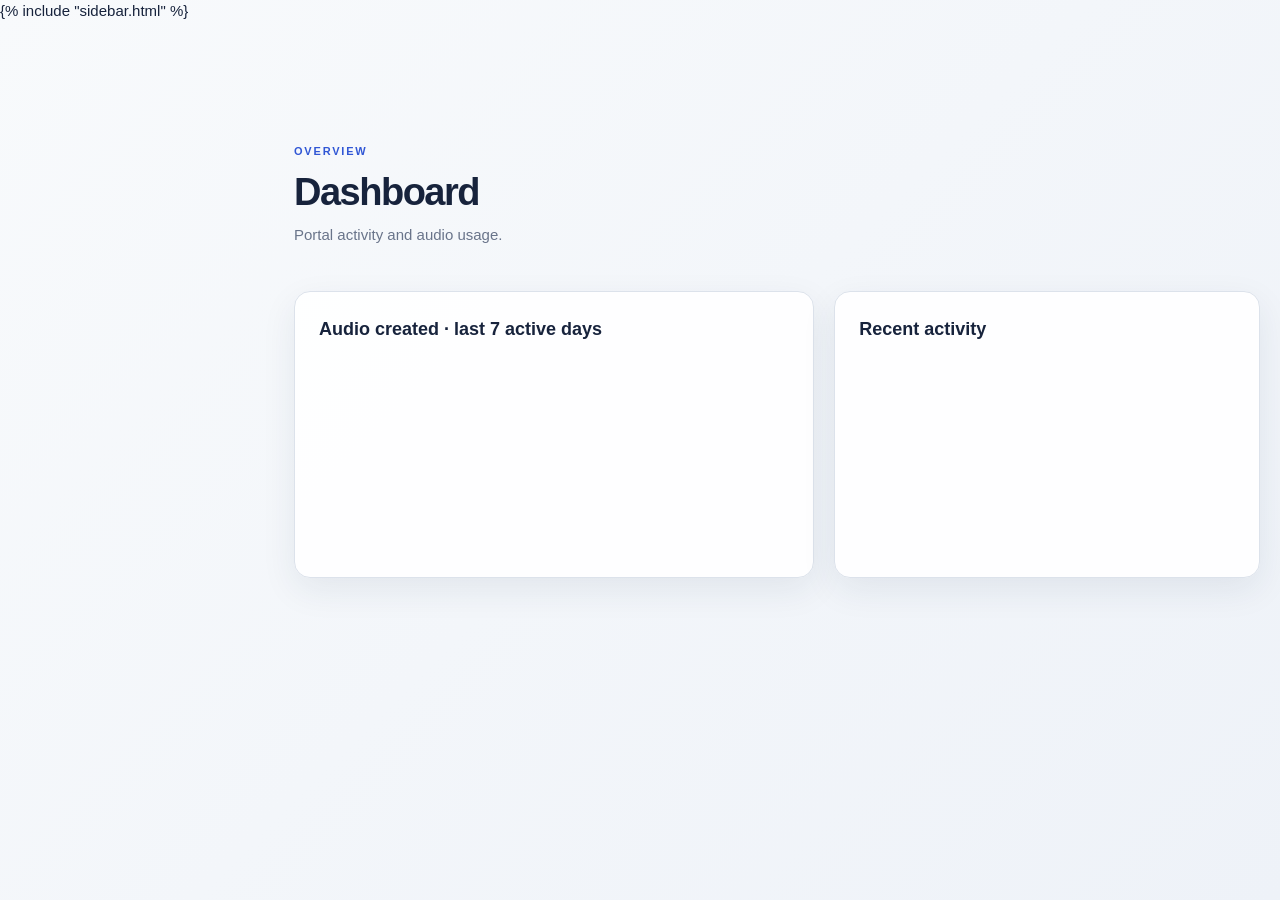
==== templates/dashboard.html @ 2dfdcedd "Build secure multilingual IVR Audio Studio" ====
<!doctype html><html><head><meta charset="utf-8"><meta name="viewport" content="width=device-width"><title>Dashboard · IVR Studio</title><link rel="stylesheet" href="/static/style.css?v=5"></head><body class="with-sidebar">{% include "sidebar.html" %}<main class="shell"><header><div><span class="eyebrow">OVERVIEW</span><h1>Dashboard</h1><p>Portal activity and audio usage.</p></div></header><div id="metrics" class="metric-grid"></div><section class="grid dash-grid"><article class="card"><h2>Audio created · last 7 active days</h2><div id="chart" class="bar-chart"></div></article><article class="card"><h2>Recent activity</h2><div id="activity"></div></article></section></main><script src="/static/dashboard.js"></script></body></html>
---- static/style.css ----
:root{--ink:#17233c;--muted:#69748a;--line:#dce2eb;--blue:#3157d5;--navy:#142442;--mint:#28c7a2;--paper:#f4f6fa;--white:#fff}*{box-sizing:border-box}body{margin:0;background:linear-gradient(135deg,#f8fafc 0%,#eef2f8 100%);color:var(--ink);font:15px/1.5 Inter,Segoe UI,Arial,sans-serif;min-height:100vh}.shell{width:min(1180px,calc(100% - 36px));margin:auto;padding:42px 0 60px}header{display:flex;justify-content:space-between;align-items:center;margin-bottom:30px}h1{font-size:38px;letter-spacing:-1.5px;margin:3px 0}header p{margin:0;color:var(--muted)}.eyebrow{font-size:11px;font-weight:800;letter-spacing:1.8px;color:var(--blue)}.status{background:#e8faf4;color:#158068;border-radius:30px;padding:9px 14px;font-size:13px;font-weight:700}.status i{display:inline-block;width:8px;height:8px;background:var(--mint);border-radius:50%;margin-right:7px}.grid{display:grid;grid-template-columns:minmax(0,1.65fr) minmax(300px,.8fr);gap:20px}.card{background:rgba(255,255,255,.94);border:1px solid var(--line);box-shadow:0 12px 35px rgba(31,47,78,.08);border-radius:16px;padding:24px}.card-title{display:flex;align-items:center;justify-content:space-between;margin-bottom:20px}.card-title>div{display:flex;align-items:center;gap:10px}.card-title span{display:grid;place-items:center;background:#e9edfb;color:var(--blue);font-size:11px;font-weight:800;border-radius:8px;width:30px;height:30px}h2{font-size:18px;margin:0}.card-title small{color:var(--muted)}label{display:block;font-size:12px;font-weight:750;color:#445067;margin-bottom:16px}textarea,input,select{display:block;width:100%;margin-top:7px;border:1px solid #cfd6e2;border-radius:8px;background:#fff;padding:11px 12px;color:var(--ink);font:inherit;outline:none}textarea{height:190px;resize:vertical;line-height:1.6}textarea:focus,input:focus,select:focus{border-color:var(--blue);box-shadow:0 0 0 3px rgba(49,87,213,.1)}.row{display:grid;grid-template-columns:1fr 1fr;gap:14px}.thirds{grid-template-columns:.7fr .7fr 1.35fr}button{border:0;border-radius:8px;padding:11px 17px;font:700 14px inherit;cursor:pointer}.primary{background:var(--blue);color:#fff;min-width:180px}.primary b{float:right}.secondary{background:var(--navy);color:#fff;width:100%}.ghost{background:#edf1f7;color:#42506a;padding:8px 13px}.import-card p,.tip p{color:var(--muted);font-size:13px}.drop{border:1px dashed #aeb9cc;border-radius:10px;text-align:center;padding:24px 12px;cursor:pointer}.drop input{display:none}.drop strong,.drop em{display:block}.drop strong{color:var(--blue)}.drop em{font-size:11px;color:var(--muted);font-style:normal;font-weight:400;margin-top:4px}.tip{margin-top:20px;border-left:4px solid var(--mint)}.library{margin-top:20px}.empty{text-align:center;padding:30px;color:var(--muted)}.audio-item{display:grid;grid-template-columns:minmax(140px,1fr) minmax(220px,1.4fr) auto;align-items:center;gap:18px;border-top:1px solid #edf0f5;padding:15px 2px}.audio-item strong,.audio-item small{display:block}.audio-item small{color:var(--muted);font-size:11px}.audio-item audio{width:100%;height:36px}.actions{display:flex;gap:7px}.actions a,.actions button{background:#edf1f7;color:#34425d;text-decoration:none;padding:8px 10px;border-radius:7px;font-size:12px;font-weight:700}.actions .delete{color:#b9314f}button:disabled{opacity:.55;cursor:wait}#toast{position:fixed;right:24px;bottom:24px;max-width:420px;background:var(--navy);color:#fff;border-radius:10px;padding:13px 17px;box-shadow:0 12px 30px #16223e40;transform:translateY(90px);opacity:0;transition:.25s}#toast.show{transform:none;opacity:1}#toast.error{background:#a62842}@media(max-width:800px){.shell{width:min(100% - 20px,650px);padding-top:24px}header{align-items:flex-start}h1{font-size:30px}.status{display:none}.grid{grid-template-columns:1fr}.row,.thirds{grid-template-columns:1fr}.audio-item{grid-template-columns:1fr}.card{padding:18px}}
.user-nav{display:flex;align-items:center;gap:10px}.user-nav span{font-weight:700}.user-nav a,.user-nav button,.user-row button{background:#e9edfb;color:var(--blue);padding:8px 12px;border-radius:8px;text-decoration:none;font-weight:700;font-size:13px}.user-nav form{margin:0}.auth-shell{min-height:100vh;display:grid;place-items:center;padding:20px}.auth-card{width:min(430px,100%)}.form-error{background:#fde8ec;color:#a62842;padding:10px;border-radius:8px;margin:15px 0}.user-row{display:flex;align-items:center;gap:8px;border-bottom:1px solid var(--line);padding:14px 0}.user-row div{flex:1}.user-row small{display:block;color:var(--muted)}
.sidebar{position:fixed;inset:0 auto 0 0;width:230px;background:#101d38;color:white;padding:28px 18px;display:flex;flex-direction:column;z-index:10}.brand{font-size:23px;font-weight:850;margin:0 10px 32px}.brand span{color:#5f83ff}.sidebar nav{display:grid;gap:7px}.sidebar a,.sidebar button{color:#bac7df;text-decoration:none;background:transparent;padding:11px 13px;border-radius:8px;text-align:left}.sidebar a:hover{background:#203154;color:#fff}.sidebar form{margin-top:auto}.sidebar button{width:100%}.nav-label{font-size:10px;letter-spacing:1.4px;color:#6f809f;margin:20px 12px 4px}.with-sidebar .shell{width:calc(100% - 280px);max-width:1300px;margin-left:255px}.metric-grid{display:grid;grid-template-columns:repeat(4,1fr);gap:16px;margin-bottom:20px}.metric{background:#fff;border:1px solid var(--line);border-radius:14px;padding:20px;box-shadow:0 8px 24px #1f2f4e12}.metric small,.metric strong{display:block}.metric small{color:var(--muted)}.metric strong{font-size:34px;margin-top:8px}.dash-grid{grid-template-columns:1.1fr .9fr}.bar-chart{height:210px;display:flex;align-items:flex-end;gap:18px;padding:30px 8px 0}.bar-col{height:100%;flex:1;display:flex;flex-direction:column;justify-content:flex-end;align-items:center;gap:5px}.bar-col b{width:70%;background:linear-gradient(#5878ed,#3157d5);border-radius:7px 7px 2px 2px}.bar-col span{font-weight:800}.bar-col small{color:var(--muted)}.activity-row{display:grid;grid-template-columns:1fr 1fr auto;gap:8px;padding:12px 0;border-bottom:1px solid var(--line)}.activity-row span{text-transform:capitalize}.activity-row small{color:var(--muted)}.history-row{display:grid;grid-template-columns:1fr 1fr auto;align-items:center;gap:18px;padding:14px 0;border-bottom:1px solid var(--line)}.history-row small{display:block;color:var(--muted)}.history-row audio{width:100%;height:36px}.history-row a{background:#e9edfb;padding:8px 12px;border-radius:7px;text-decoration:none}.profile-card{max-width:580px}@media(max-width:900px){.sidebar{position:static;width:100%;height:auto}.sidebar nav{display:flex;overflow:auto}.sidebar form{display:none}.with-sidebar .shell{width:calc(100% - 24px);margin:20px auto}.metric-grid{grid-template-columns:1fr 1fr}.dash-grid{grid-template-columns:1fr}.history-row{grid-template-columns:1fr}}
.profile-grid{display:grid;grid-template-columns:minmax(300px,.75fr) minmax(420px,1.25fr);gap:20px}@media(max-width:900px){.profile-grid{grid-template-columns:1fr}}
/* v5 application shell */
.sidebar{width:270px;background:linear-gradient(180deg,#123d5c,#0c6077);padding:20px 16px}.sidebar .brand{display:flex;align-items:center;gap:12px;font-size:17px;margin:0 6px 18px}.brand-mark,.brand-icon{display:grid;place-items:center;width:42px;height:42px;border-radius:12px;background:#fff;color:#168ca1;font-size:20px}.sidebar .brand small{display:block;color:#a9d6df;font-size:11px;font-weight:500;letter-spacing:.5px}.side-search{border:1px solid #ffffff30;background:#072d4744;border-radius:9px;color:#c7dde5;padding:10px 12px;margin-bottom:16px;font-size:12px}.sidebar nav{gap:5px}.sidebar nav a{display:flex;align-items:center;gap:12px;font-weight:700}.sidebar nav a span{width:20px;text-align:center;font-size:17px}.sidebar nav a.active{background:#072f49;color:#fff;border-left:4px solid #58d3e6;padding-left:9px;box-shadow:0 8px 20px #06283d33}.system-online{margin-top:auto;color:#d3eef2;font-size:11px}.system-online i,.online i{display:inline-block;width:8px;height:8px;background:#42d8a4;border-radius:50%;box-shadow:0 0 0 5px #42d8a422;margin-right:8px}.app-topbar{position:fixed;left:270px;right:0;top:0;height:82px;background:#fff;border-bottom:1px solid #dbe5ed;z-index:8;padding:0 28px;display:flex;align-items:center;justify-content:space-between;margin:0}.app-topbar>div>b,.app-topbar>div>small,.top-profile b,.top-profile small{display:block}.app-topbar small{color:#76869b;font-size:11px}.top-profile{display:flex;align-items:center;gap:10px;color:var(--ink);text-decoration:none}.top-profile>span{display:grid;place-items:center;width:38px;height:38px;border-radius:11px;background:#2999c0;color:#fff;font-weight:800}.top-profile i{color:#8190a5;margin-left:10px}.with-sidebar .shell{width:calc(100% - 314px);margin-left:294px;padding-top:116px}.with-sidebar .shell>header:not(.app-topbar){margin-bottom:24px}.login-page{background:#f9faf8}.login-layout{min-height:100vh;display:grid;grid-template-columns:minmax(390px,38%) 1fr;background:radial-gradient(circle at 7% 35%,#f0d6b7 0,transparent 38%),radial-gradient(circle at 95% 85%,#cdeee8 0,transparent 35%)}.login-left{padding:48px clamp(30px,6vw,90px);display:flex;flex-direction:column}.login-brand{display:flex;align-items:center;gap:12px;text-decoration:none;color:#17324a;font-size:23px}.login-card{margin-top:36px;background:#ffffffd9;border:1px solid #fff;border-radius:24px;padding:30px;box-shadow:0 18px 55px #73572c1c;backdrop-filter:blur(12px)}.login-heading{display:flex;gap:14px;align-items:center;margin-bottom:23px}.login-heading h1{font-size:26px;margin:0;letter-spacing:-.5px}.login-heading p{font-size:12px;margin:0;color:#718398}.login-card label{font-size:13px}.login-card input{height:54px;background:#fff}.password-wrap{position:relative}.password-wrap button{position:absolute;right:7px;top:14px;background:transparent;color:#168ca1;padding:10px}.login-button{width:100%;background:linear-gradient(90deg,#138d91,#1c6f79);color:#fff;padding:15px;margin-top:3px}.online{display:flex;align-items:center;border-top:1px solid #dfe7e6;margin-top:18px;padding-top:15px;color:#64768a}.online b,.online small{display:block}.online small{font-size:11px}.login-hero{padding:120px clamp(40px,8vw,130px) 30px;display:flex;flex-direction:column;justify-content:space-between}.hero-kicker{font-size:12px;font-weight:900;letter-spacing:2.5px;color:#087a76}.login-hero h2{font-size:40px;line-height:1.05;letter-spacing:-1.5px;margin:8px 0}.login-hero h2 em{font-style:normal;color:#e17e31}.login-hero>div>p{color:#607891}.workflow{margin-top:20px;background:#0e5d57;color:#fff;border-radius:15px;padding:20px 24px;box-shadow:0 18px 40px #164b4630}.workflow-head{display:flex;justify-content:space-between;border-bottom:1px solid #ffffff2e;padding-bottom:14px;font-size:11px}.steps{display:grid;grid-template-columns:repeat(4,1fr);gap:15px;padding-top:20px}.steps>div{text-align:center}.steps b{display:grid;place-items:center;margin:auto;width:40px;height:40px;border:1px solid #ffffff55;border-radius:13px}.steps strong,.steps small{display:block;margin-top:9px}.steps small{font-size:10px;color:#c4e1dd}.login-hero footer{text-align:center;color:#6c8292;font-size:11px}@media(max-width:900px){.app-topbar{left:0;position:static}.login-layout{grid-template-columns:1fr}.login-hero{display:none}.login-left{padding:25px;max-width:520px;width:100%;margin:auto}.steps{grid-template-columns:1fr 1fr}}
/* v6 original voice-console login */
.console-login{margin:0;background:#07111f;color:#eaf1ff;min-height:100vh;overflow-x:hidden}.console-shell{min-height:100vh;display:grid;grid-template-columns:minmax(0,1.25fr) minmax(420px,.75fr);position:relative}.console-shell:before{content:"";position:fixed;inset:0;background:linear-gradient(#ffffff07 1px,transparent 1px),linear-gradient(90deg,#ffffff07 1px,transparent 1px);background-size:45px 45px;mask-image:linear-gradient(90deg,#000,transparent 70%);pointer-events:none}.sound-stage{position:relative;padding:48px clamp(45px,7vw,110px);display:flex;flex-direction:column;background:radial-gradient(circle at 70% 48%,#123b5d 0,transparent 35%),linear-gradient(145deg,#081424,#0a1d34)}.sound-stage:after{content:"";position:absolute;width:430px;height:430px;border:1px solid #3ec8e322;border-radius:50%;right:-120px;top:20%;box-shadow:0 0 0 65px #3ec8e309,0 0 0 130px #3ec8e306}.console-brand{position:relative;display:flex;align-items:center;gap:13px;z-index:1}.console-brand>span{display:grid;place-items:center;width:46px;height:46px;border:1px solid #61dbf4;border-radius:50%;color:#61dbf4;font-size:12px;font-weight:900;letter-spacing:1px}.console-brand b,.console-brand small{display:block}.console-brand b{font-size:19px;letter-spacing:.3px}.console-brand small{color:#718ba6;font-size:10px;text-transform:uppercase;letter-spacing:1.5px}.stage-copy{margin:auto 0;position:relative;z-index:1;max-width:720px}.live-pill{display:inline-flex;align-items:center;gap:8px;color:#5de6ca;font-size:10px;font-weight:850;letter-spacing:2px;border:1px solid #34caae38;background:#1e927a16;padding:8px 12px;border-radius:30px}.live-pill i{width:7px;height:7px;border-radius:50%;background:#5de6ca;box-shadow:0 0 15px #5de6ca}.stage-copy h1{font-size:clamp(45px,5vw,76px);line-height:.99;letter-spacing:-3px;margin:24px 0 20px}.stage-copy h1 em{font-style:normal;color:#61d8ef}.stage-copy>p{color:#8ba1b9;font-size:16px;max-width:600px}.waveform{height:105px;display:flex;align-items:center;gap:6px;margin:35px 0 20px}.waveform i{width:5px;height:calc(var(--n) * 4px);max-height:92px;background:linear-gradient(#5de6ca,#3a8ee6);border-radius:5px;opacity:.78;animation:pulse 1.7s ease-in-out infinite alternate;animation-delay:calc(var(--n) * -45ms)}@keyframes pulse{to{transform:scaleY(.38);opacity:.35}}.signal-line{display:flex;align-items:center;gap:16px;font-size:9px;font-weight:800;letter-spacing:1.5px;color:#7993ad}.signal-line b{color:#49cee5}.sound-stage footer{display:flex;justify-content:space-between;color:#5f7790;font-size:10px;letter-spacing:1px;position:relative;z-index:1}.access-stage{display:grid;place-items:center;padding:45px;background:linear-gradient(160deg,#eef5f8,#dfeaf1);position:relative}.access-stage:before{content:"";position:absolute;inset:24px;border:1px solid #0c263319;border-radius:28px}.access-card{width:min(410px,100%);background:#fff;color:#15263b;border-radius:22px;padding:38px;position:relative;z-index:1;box-shadow:0 28px 70px #19334824}.access-number{font:800 9px/1 monospace;letter-spacing:2px;color:#98a9b9;border-bottom:1px solid #e4eaf0;padding-bottom:18px;margin-bottom:25px}.access-icon{display:grid;place-items:center;width:52px;height:52px;background:#e8f8fa;color:#168ca1;border-radius:15px;font-size:28px}.access-card h2{font-size:31px;letter-spacing:-1px;margin:18px 0 4px}.access-card>p{color:#718196;margin:0 0 26px}.access-card label{font-size:9px;letter-spacing:1.2px;color:#617286;margin-bottom:17px}.console-input{display:flex;align-items:center;border:1px solid #d5dee8;border-radius:10px;margin-top:7px;transition:.2s}.console-input:focus-within{border-color:#168ca1;box-shadow:0 0 0 3px #168ca116}.console-input>span{padding-left:14px;color:#94a6b7}.console-input input{border:0;box-shadow:none!important;margin:0;height:50px;background:transparent}.console-input button{font-size:9px;letter-spacing:1px;background:transparent;color:#168ca1;padding:12px}.access-button{width:100%;display:flex;justify-content:space-between;background:#112b43;color:#fff;padding:15px 18px;margin-top:7px;letter-spacing:1px}.access-button:hover{background:#168ca1}.access-help{border-top:1px solid #e4eaf0;margin-top:24px;padding-top:18px;color:#708297}.access-help span,.access-help small{display:block}.access-help span{font-weight:700;font-size:12px}.access-help span i{display:inline-block;width:7px;height:7px;background:#38c99f;border-radius:50%;margin-right:7px}.access-help small{font-size:10px;margin:5px 0 0 14px}@media(max-width:900px){.console-shell{grid-template-columns:1fr}.sound-stage{min-height:380px;padding:30px}.stage-copy h1{font-size:44px}.waveform{height:60px}.sound-stage footer{display:none}.access-stage{padding:35px 20px}.access-stage:before{display:none}}@media(max-width:520px){.sound-stage{min-height:300px}.stage-copy>p,.signal-line,.waveform{display:none}.access-card{padding:28px}}
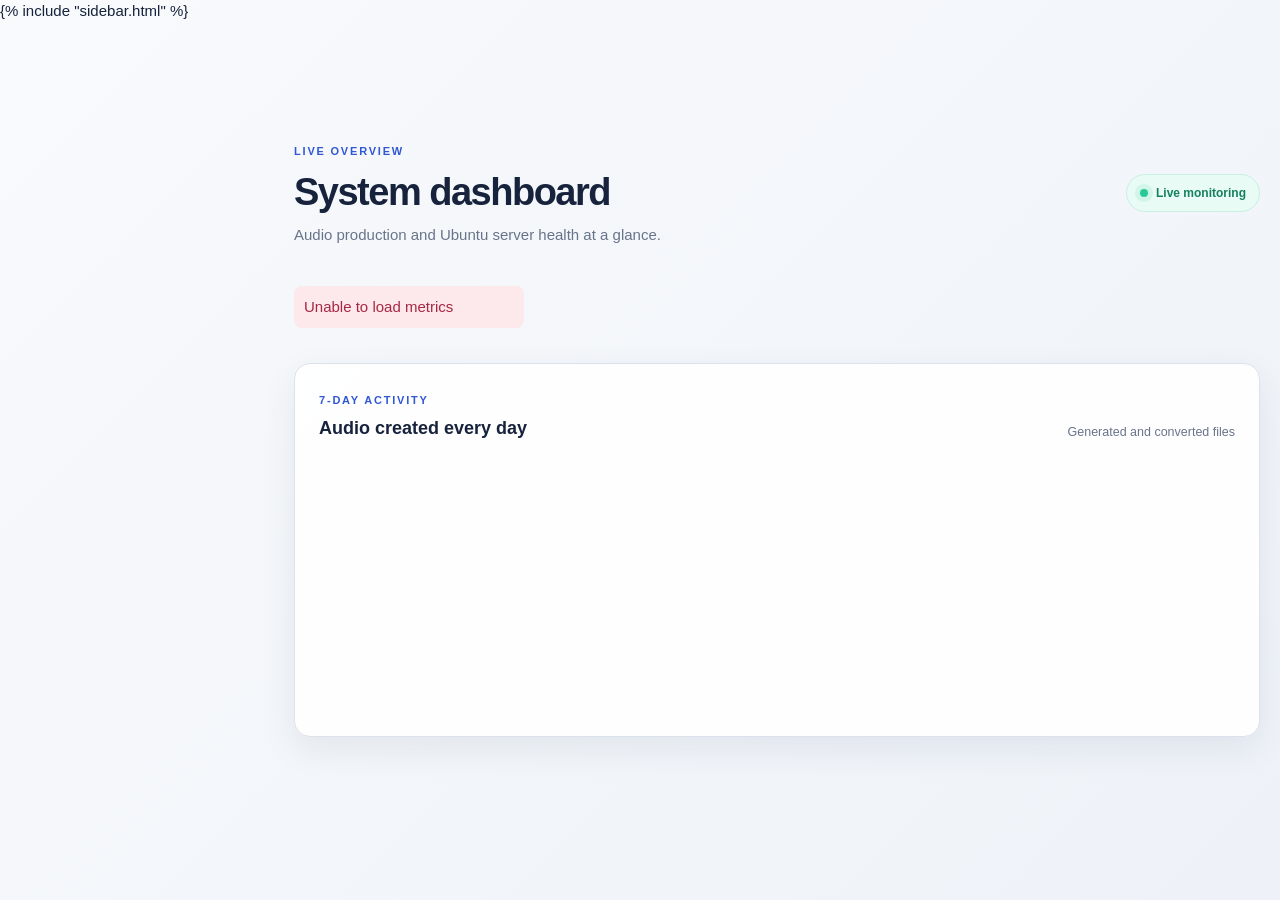
==== commit 5af6b79b: "Add operational dashboard and smooth page transitions" ====
--- a/templates/dashboard.html
+++ b/templates/dashboard.html
@@ -1 +1 @@
-<!doctype html><html><head><meta charset="utf-8"><meta name="viewport" content="width=device-width"><title>Dashboard · IVR Studio</title><link rel="stylesheet" href="/static/style.css?v=5"></head><body class="with-sidebar">{% include "sidebar.html" %}<main class="shell"><header><div><span class="eyebrow">OVERVIEW</span><h1>Dashboard</h1><p>Portal activity and audio usage.</p></div></header><div id="metrics" class="metric-grid"></div><section class="grid dash-grid"><article class="card"><h2>Audio created · last 7 active days</h2><div id="chart" class="bar-chart"></div></article><article class="card"><h2>Recent activity</h2><div id="activity"></div></article></section></main><script src="/static/dashboard.js"></script></body></html>+<!doctype html><html><head><meta charset="utf-8"><meta name="viewport" content="width=device-width"><title>Dashboard · IVR Studio</title><link rel="stylesheet" href="/static/style.css?v=8"></head><body class="with-sidebar">{% include "sidebar.html" %}<main class="shell"><header><div><span class="eyebrow">LIVE OVERVIEW</span><h1>System dashboard</h1><p>Audio production and Ubuntu server health at a glance.</p></div><div class="live-status"><i></i> Live monitoring</div></header><div id="metrics" class="ops-grid"><div class="metric-skeleton"></div><div class="metric-skeleton"></div><div class="metric-skeleton"></div></div><section class="card chart-card"><div class="chart-title"><div><span class="eyebrow">7-DAY ACTIVITY</span><h2>Audio created every day</h2></div><small>Generated and converted files</small></div><div id="chart" class="daily-chart"></div></section></main><script src="/static/dashboard.js?v=8"></script></body></html>
--- a/static/style.css
+++ b/static/style.css
@@ -6,3 +6,7 @@
 .sidebar{width:270px;background:linear-gradient(180deg,#123d5c,#0c6077);padding:20px 16px}.sidebar .brand{display:flex;align-items:center;gap:12px;font-size:17px;margin:0 6px 18px}.brand-mark,.brand-icon{display:grid;place-items:center;width:42px;height:42px;border-radius:12px;background:#fff;color:#168ca1;font-size:20px}.sidebar .brand small{display:block;color:#a9d6df;font-size:11px;font-weight:500;letter-spacing:.5px}.side-search{border:1px solid #ffffff30;background:#072d4744;border-radius:9px;color:#c7dde5;padding:10px 12px;margin-bottom:16px;font-size:12px}.sidebar nav{gap:5px}.sidebar nav a{display:flex;align-items:center;gap:12px;font-weight:700}.sidebar nav a span{width:20px;text-align:center;font-size:17px}.sidebar nav a.active{background:#072f49;color:#fff;border-left:4px solid #58d3e6;padding-left:9px;box-shadow:0 8px 20px #06283d33}.system-online{margin-top:auto;color:#d3eef2;font-size:11px}.system-online i,.online i{display:inline-block;width:8px;height:8px;background:#42d8a4;border-radius:50%;box-shadow:0 0 0 5px #42d8a422;margin-right:8px}.app-topbar{position:fixed;left:270px;right:0;top:0;height:82px;background:#fff;border-bottom:1px solid #dbe5ed;z-index:8;padding:0 28px;display:flex;align-items:center;justify-content:space-between;margin:0}.app-topbar>div>b,.app-topbar>div>small,.top-profile b,.top-profile small{display:block}.app-topbar small{color:#76869b;font-size:11px}.top-profile{display:flex;align-items:center;gap:10px;color:var(--ink);text-decoration:none}.top-profile>span{display:grid;place-items:center;width:38px;height:38px;border-radius:11px;background:#2999c0;color:#fff;font-weight:800}.top-profile i{color:#8190a5;margin-left:10px}.with-sidebar .shell{width:calc(100% - 314px);margin-left:294px;padding-top:116px}.with-sidebar .shell>header:not(.app-topbar){margin-bottom:24px}.login-page{background:#f9faf8}.login-layout{min-height:100vh;display:grid;grid-template-columns:minmax(390px,38%) 1fr;background:radial-gradient(circle at 7% 35%,#f0d6b7 0,transparent 38%),radial-gradient(circle at 95% 85%,#cdeee8 0,transparent 35%)}.login-left{padding:48px clamp(30px,6vw,90px);display:flex;flex-direction:column}.login-brand{display:flex;align-items:center;gap:12px;text-decoration:none;color:#17324a;font-size:23px}.login-card{margin-top:36px;background:#ffffffd9;border:1px solid #fff;border-radius:24px;padding:30px;box-shadow:0 18px 55px #73572c1c;backdrop-filter:blur(12px)}.login-heading{display:flex;gap:14px;align-items:center;margin-bottom:23px}.login-heading h1{font-size:26px;margin:0;letter-spacing:-.5px}.login-heading p{font-size:12px;margin:0;color:#718398}.login-card label{font-size:13px}.login-card input{height:54px;background:#fff}.password-wrap{position:relative}.password-wrap button{position:absolute;right:7px;top:14px;background:transparent;color:#168ca1;padding:10px}.login-button{width:100%;background:linear-gradient(90deg,#138d91,#1c6f79);color:#fff;padding:15px;margin-top:3px}.online{display:flex;align-items:center;border-top:1px solid #dfe7e6;margin-top:18px;padding-top:15px;color:#64768a}.online b,.online small{display:block}.online small{font-size:11px}.login-hero{padding:120px clamp(40px,8vw,130px) 30px;display:flex;flex-direction:column;justify-content:space-between}.hero-kicker{font-size:12px;font-weight:900;letter-spacing:2.5px;color:#087a76}.login-hero h2{font-size:40px;line-height:1.05;letter-spacing:-1.5px;margin:8px 0}.login-hero h2 em{font-style:normal;color:#e17e31}.login-hero>div>p{color:#607891}.workflow{margin-top:20px;background:#0e5d57;color:#fff;border-radius:15px;padding:20px 24px;box-shadow:0 18px 40px #164b4630}.workflow-head{display:flex;justify-content:space-between;border-bottom:1px solid #ffffff2e;padding-bottom:14px;font-size:11px}.steps{display:grid;grid-template-columns:repeat(4,1fr);gap:15px;padding-top:20px}.steps>div{text-align:center}.steps b{display:grid;place-items:center;margin:auto;width:40px;height:40px;border:1px solid #ffffff55;border-radius:13px}.steps strong,.steps small{display:block;margin-top:9px}.steps small{font-size:10px;color:#c4e1dd}.login-hero footer{text-align:center;color:#6c8292;font-size:11px}@media(max-width:900px){.app-topbar{left:0;position:static}.login-layout{grid-template-columns:1fr}.login-hero{display:none}.login-left{padding:25px;max-width:520px;width:100%;margin:auto}.steps{grid-template-columns:1fr 1fr}}
 /* v6 original voice-console login */
 .console-login{margin:0;background:#07111f;color:#eaf1ff;min-height:100vh;overflow-x:hidden}.console-shell{min-height:100vh;display:grid;grid-template-columns:minmax(0,1.25fr) minmax(420px,.75fr);position:relative}.console-shell:before{content:"";position:fixed;inset:0;background:linear-gradient(#ffffff07 1px,transparent 1px),linear-gradient(90deg,#ffffff07 1px,transparent 1px);background-size:45px 45px;mask-image:linear-gradient(90deg,#000,transparent 70%);pointer-events:none}.sound-stage{position:relative;padding:48px clamp(45px,7vw,110px);display:flex;flex-direction:column;background:radial-gradient(circle at 70% 48%,#123b5d 0,transparent 35%),linear-gradient(145deg,#081424,#0a1d34)}.sound-stage:after{content:"";position:absolute;width:430px;height:430px;border:1px solid #3ec8e322;border-radius:50%;right:-120px;top:20%;box-shadow:0 0 0 65px #3ec8e309,0 0 0 130px #3ec8e306}.console-brand{position:relative;display:flex;align-items:center;gap:13px;z-index:1}.console-brand>span{display:grid;place-items:center;width:46px;height:46px;border:1px solid #61dbf4;border-radius:50%;color:#61dbf4;font-size:12px;font-weight:900;letter-spacing:1px}.console-brand b,.console-brand small{display:block}.console-brand b{font-size:19px;letter-spacing:.3px}.console-brand small{color:#718ba6;font-size:10px;text-transform:uppercase;letter-spacing:1.5px}.stage-copy{margin:auto 0;position:relative;z-index:1;max-width:720px}.live-pill{display:inline-flex;align-items:center;gap:8px;color:#5de6ca;font-size:10px;font-weight:850;letter-spacing:2px;border:1px solid #34caae38;background:#1e927a16;padding:8px 12px;border-radius:30px}.live-pill i{width:7px;height:7px;border-radius:50%;background:#5de6ca;box-shadow:0 0 15px #5de6ca}.stage-copy h1{font-size:clamp(45px,5vw,76px);line-height:.99;letter-spacing:-3px;margin:24px 0 20px}.stage-copy h1 em{font-style:normal;color:#61d8ef}.stage-copy>p{color:#8ba1b9;font-size:16px;max-width:600px}.waveform{height:105px;display:flex;align-items:center;gap:6px;margin:35px 0 20px}.waveform i{width:5px;height:calc(var(--n) * 4px);max-height:92px;background:linear-gradient(#5de6ca,#3a8ee6);border-radius:5px;opacity:.78;animation:pulse 1.7s ease-in-out infinite alternate;animation-delay:calc(var(--n) * -45ms)}@keyframes pulse{to{transform:scaleY(.38);opacity:.35}}.signal-line{display:flex;align-items:center;gap:16px;font-size:9px;font-weight:800;letter-spacing:1.5px;color:#7993ad}.signal-line b{color:#49cee5}.sound-stage footer{display:flex;justify-content:space-between;color:#5f7790;font-size:10px;letter-spacing:1px;position:relative;z-index:1}.access-stage{display:grid;place-items:center;padding:45px;background:linear-gradient(160deg,#eef5f8,#dfeaf1);position:relative}.access-stage:before{content:"";position:absolute;inset:24px;border:1px solid #0c263319;border-radius:28px}.access-card{width:min(410px,100%);background:#fff;color:#15263b;border-radius:22px;padding:38px;position:relative;z-index:1;box-shadow:0 28px 70px #19334824}.access-number{font:800 9px/1 monospace;letter-spacing:2px;color:#98a9b9;border-bottom:1px solid #e4eaf0;padding-bottom:18px;margin-bottom:25px}.access-icon{display:grid;place-items:center;width:52px;height:52px;background:#e8f8fa;color:#168ca1;border-radius:15px;font-size:28px}.access-card h2{font-size:31px;letter-spacing:-1px;margin:18px 0 4px}.access-card>p{color:#718196;margin:0 0 26px}.access-card label{font-size:9px;letter-spacing:1.2px;color:#617286;margin-bottom:17px}.console-input{display:flex;align-items:center;border:1px solid #d5dee8;border-radius:10px;margin-top:7px;transition:.2s}.console-input:focus-within{border-color:#168ca1;box-shadow:0 0 0 3px #168ca116}.console-input>span{padding-left:14px;color:#94a6b7}.console-input input{border:0;box-shadow:none!important;margin:0;height:50px;background:transparent}.console-input button{font-size:9px;letter-spacing:1px;background:transparent;color:#168ca1;padding:12px}.access-button{width:100%;display:flex;justify-content:space-between;background:#112b43;color:#fff;padding:15px 18px;margin-top:7px;letter-spacing:1px}.access-button:hover{background:#168ca1}.access-help{border-top:1px solid #e4eaf0;margin-top:24px;padding-top:18px;color:#708297}.access-help span,.access-help small{display:block}.access-help span{font-weight:700;font-size:12px}.access-help span i{display:inline-block;width:7px;height:7px;background:#38c99f;border-radius:50%;margin-right:7px}.access-help small{font-size:10px;margin:5px 0 0 14px}@media(max-width:900px){.console-shell{grid-template-columns:1fr}.sound-stage{min-height:380px;padding:30px}.stage-copy h1{font-size:44px}.waveform{height:60px}.sound-stage footer{display:none}.access-stage{padding:35px 20px}.access-stage:before{display:none}}@media(max-width:520px){.sound-stage{min-height:300px}.stage-copy>p,.signal-line,.waveform{display:none}.access-card{padding:28px}}
+/* v7 fixed viewport login: no page scrolling */
+html:has(.console-login),body.console-login{width:100%;height:100%;height:100dvh;overflow:hidden}.console-shell{width:100%;height:100vh;height:100dvh;min-height:0;overflow:hidden}.sound-stage,.access-stage{height:100%;min-height:0}.access-stage{overflow:hidden}.access-card{max-height:calc(100dvh - 48px);overflow:hidden}.access-card form{margin:0}.console-login input{min-width:0}@media(max-width:900px){.console-shell{display:block}.sound-stage{display:none}.access-stage{width:100%;height:100dvh;min-height:0;padding:18px}.access-card{width:min(430px,100%);max-height:calc(100dvh - 36px);padding:clamp(20px,5vh,34px)}.access-number{margin-bottom:clamp(12px,2vh,22px);padding-bottom:12px}.access-icon{width:44px;height:44px}.access-card h2{font-size:27px;margin:12px 0 3px}.access-card>p{margin-bottom:clamp(14px,2.5vh,23px)}.access-card label{margin-bottom:clamp(10px,1.8vh,16px)}.console-input input{height:46px}.access-button{padding:13px 16px}.access-help{margin-top:clamp(12px,2vh,20px);padding-top:12px}}@media(max-height:650px){.access-card{padding:18px 24px}.access-number{display:none}.access-icon{width:36px;height:36px;font-size:20px}.access-card h2{font-size:24px;margin:8px 0 2px}.access-card>p{font-size:12px;margin-bottom:10px}.access-card label{margin-bottom:8px}.console-input input{height:40px}.access-button{padding:11px 15px}.access-help{margin-top:9px;padding-top:9px}.access-help small{display:none}.sound-stage{padding-top:28px;padding-bottom:28px}.stage-copy h1{font-size:48px;margin:14px 0}.waveform{height:65px;margin:18px 0}}
+/* v8 operations dashboard and smooth navigation */
+html.page-enter body.with-sidebar{opacity:0;transform:translateY(8px)}html.page-enter.page-ready body.with-sidebar{opacity:1;transform:none;transition:opacity .28s ease,transform .28s ease}html.page-leave body.with-sidebar{opacity:0!important;transform:translateY(-6px)!important;transition:opacity .16s ease,transform .16s ease!important}.sidebar a{position:relative;transition:background .22s ease,color .22s ease,transform .22s ease}.sidebar a:hover{transform:translateX(3px)}.sidebar a.active:after{content:"";position:absolute;right:12px;width:6px;height:6px;background:#62e2f3;border-radius:50%;box-shadow:0 0 12px #62e2f3}.top-profile{transition:transform .2s ease,background .2s ease;padding:7px 10px;border-radius:12px}.top-profile:hover{background:#f1f7fa;transform:translateY(-1px)}.live-status{display:flex;align-items:center;gap:8px;background:#e8fbf4;color:#148060;border:1px solid #c8f0e3;padding:9px 13px;border-radius:30px;font-size:12px;font-weight:800}.live-status i{width:8px;height:8px;border-radius:50%;background:#27c997;box-shadow:0 0 0 5px #27c9971e}.ops-grid{display:grid;grid-template-columns:repeat(4,minmax(0,1fr));gap:15px;margin-bottom:20px}.ops-card{min-height:135px;background:#fff;border:1px solid var(--line);border-radius:15px;padding:18px;display:flex;gap:14px;box-shadow:0 8px 24px #1424420b;transition:transform .2s ease,box-shadow .2s ease}.ops-card:hover{transform:translateY(-3px);box-shadow:0 14px 32px #14244216}.ops-icon{flex:0 0 42px;height:42px;display:grid;place-items:center;border-radius:12px;background:#eaf1ff;color:#3674c9;font-size:18px;font-weight:900}.ops-card small,.ops-card strong,.ops-card p{display:block}.ops-card small{color:#748399;font-size:10px;text-transform:uppercase;letter-spacing:.8px;font-weight:800}.ops-card strong{font-size:27px;margin-top:3px;white-space:nowrap}.ops-card strong em{font-size:10px;font-style:normal;color:#8392a5;margin-left:6px}.ops-card p{font-size:10px;color:#8492a3;margin:4px 0}.ops-card.cyan .ops-icon{background:#e5f8fb;color:#1598af}.ops-card.purple .ops-icon{background:#f0ebff;color:#7758cd}.ops-card.orange .ops-icon{background:#fff0df;color:#d77b16}.ops-card.green .ops-icon{background:#e6f8ee;color:#258b56}.ops-card.yellow .ops-icon{background:#fff7d9;color:#ac7b09}.ops-card.online{border-color:#bdebd8}.ops-card.online .ops-icon{background:#e5f8ee;color:#21a76a}.metric-skeleton{height:135px;border-radius:15px;background:linear-gradient(90deg,#eef2f6 25%,#f8fafc 40%,#eef2f6 60%);background-size:300% 100%;animation:skeleton 1.4s infinite}@keyframes skeleton{to{background-position:-150% 0}}.chart-card{padding:24px}.chart-title{display:flex;justify-content:space-between;align-items:end}.chart-title h2{margin-top:4px}.chart-title small{color:var(--muted)}.daily-chart{height:270px;display:grid;grid-template-columns:repeat(7,1fr);gap:18px;align-items:end;padding:25px 20px 5px}.daily-col{height:220px;display:grid;grid-template-rows:20px 1fr 18px 16px;text-align:center;gap:4px}.bar-value{font-size:11px;font-weight:900;color:#55657a}.bar-track{position:relative;height:160px;background:#f0f3f7;border-radius:10px;overflow:hidden}.bar-track i{position:absolute;inset:auto 0 0;background:linear-gradient(180deg,#4bd0dc,#286bd1);border-radius:10px;transition:height .7s cubic-bezier(.2,.8,.2,1)}.daily-col b{font-size:11px}.daily-col small{font-size:9px;color:#8a98a9}@media(max-width:1150px){.ops-grid{grid-template-columns:repeat(2,1fr)}}@media(max-width:650px){.ops-grid{grid-template-columns:1fr}.daily-chart{gap:6px;padding-left:0;padding-right:0}.chart-card{padding:16px}.ops-card{min-height:110px}.chart-title small{display:none}}
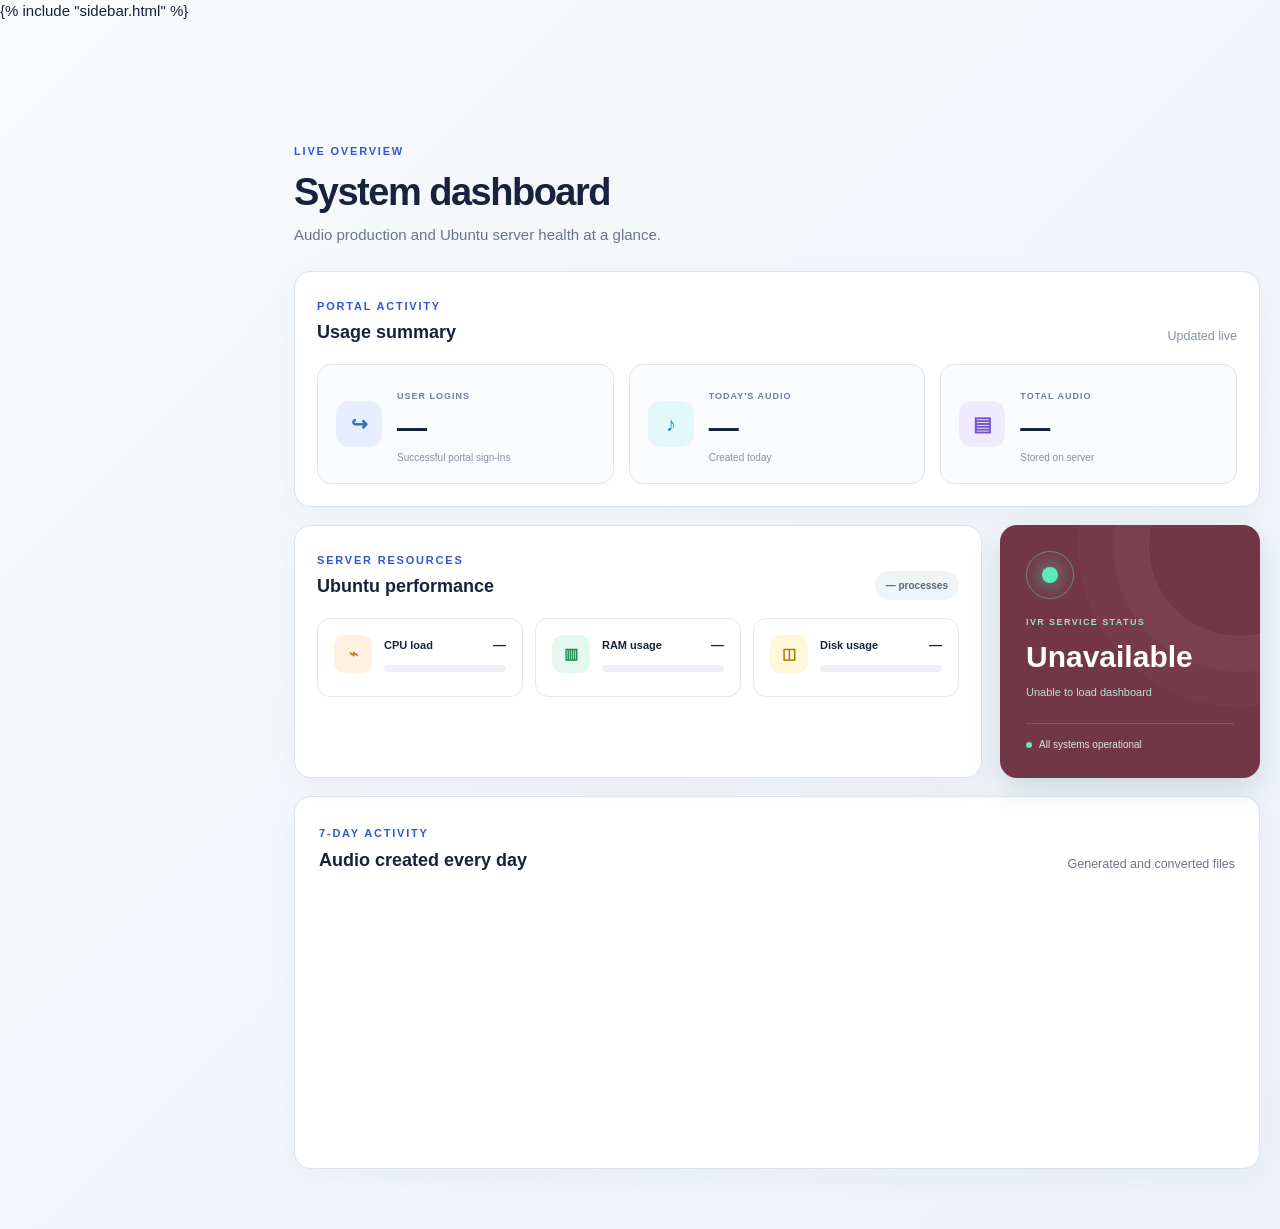
==== commit fdf55040: "Group dashboard activity and server health metrics" ====
--- a/templates/dashboard.html
+++ b/templates/dashboard.html
@@ -1 +1 @@
-<!doctype html><html><head><meta charset="utf-8"><meta name="viewport" content="width=device-width"><title>Dashboard · IVR Studio</title><link rel="stylesheet" href="/static/style.css?v=8"></head><body class="with-sidebar">{% include "sidebar.html" %}<main class="shell"><header><div><span class="eyebrow">LIVE OVERVIEW</span><h1>System dashboard</h1><p>Audio production and Ubuntu server health at a glance.</p></div><div class="live-status"><i></i> Live monitoring</div></header><div id="metrics" class="ops-grid"><div class="metric-skeleton"></div><div class="metric-skeleton"></div><div class="metric-skeleton"></div></div><section class="card chart-card"><div class="chart-title"><div><span class="eyebrow">7-DAY ACTIVITY</span><h2>Audio created every day</h2></div><small>Generated and converted files</small></div><div id="chart" class="daily-chart"></div></section></main><script src="/static/dashboard.js?v=8"></script></body></html>+<!doctype html><html><head><meta charset="utf-8"><meta name="viewport" content="width=device-width"><title>Dashboard · IVR Studio</title><link rel="stylesheet" href="/static/style.css?v=9"></head><body class="with-sidebar">{% include "sidebar.html" %}<main class="shell dashboard-shell"><header><div><span class="eyebrow">LIVE OVERVIEW</span><h1>System dashboard</h1><p>Audio production and Ubuntu server health at a glance.</p></div></header><section class="portal-section"><div class="section-heading"><div><span class="eyebrow">PORTAL ACTIVITY</span><h2>Usage summary</h2></div><small>Updated live</small></div><div class="summary-grid"><article class="summary-card blue"><span class="summary-icon">↪</span><div><small>USER LOGINS</small><strong id="loginValue">—</strong><p>Successful portal sign-ins</p></div></article><article class="summary-card cyan"><span class="summary-icon">♪</span><div><small>TODAY'S AUDIO</small><strong id="todayValue">—</strong><p>Created today</p></div></article><article class="summary-card purple"><span class="summary-icon">▤</span><div><small>TOTAL AUDIO</small><strong id="totalValue">—</strong><p>Stored on server</p></div></article></div></section><section class="health-layout"><article class="card resource-panel"><div class="section-heading"><div><span class="eyebrow">SERVER RESOURCES</span><h2>Ubuntu performance</h2></div><span id="processCount" class="process-badge">— processes</span></div><div class="resource-list"><div class="resource-row"><span class="resource-icon cpu">⌁</span><div><header><b>CPU load</b><strong id="cpuValue">—</strong></header><div class="resource-track"><i id="cpuBar"></i></div><small id="cpuDetail"></small></div></div><div class="resource-row"><span class="resource-icon ram">▥</span><div><header><b>RAM usage</b><strong id="ramValue">—</strong></header><div class="resource-track"><i id="ramBar"></i></div><small id="ramDetail"></small></div></div><div class="resource-row"><span class="resource-icon disk">◫</span><div><header><b>Disk usage</b><strong id="diskValue">—</strong></header><div class="resource-track"><i id="diskBar"></i></div><small id="diskDetail"></small></div></div></div></article><article class="service-panel"><div class="status-orbit"><i></i><span></span></div><small>IVR SERVICE STATUS</small><h2 id="serviceValue">Checking…</h2><p id="serviceDetail">Contacting application service</p><div class="status-line"><i></i><span>All systems operational</span></div></article></section><section class="card chart-card"><div class="chart-title"><div><span class="eyebrow">7-DAY ACTIVITY</span><h2>Audio created every day</h2></div><small>Generated and converted files</small></div><div id="chart" class="daily-chart"></div></section></main><script src="/static/dashboard.js?v=9"></script></body></html>
--- a/static/style.css
+++ b/static/style.css
@@ -10,3 +10,5 @@
 html:has(.console-login),body.console-login{width:100%;height:100%;height:100dvh;overflow:hidden}.console-shell{width:100%;height:100vh;height:100dvh;min-height:0;overflow:hidden}.sound-stage,.access-stage{height:100%;min-height:0}.access-stage{overflow:hidden}.access-card{max-height:calc(100dvh - 48px);overflow:hidden}.access-card form{margin:0}.console-login input{min-width:0}@media(max-width:900px){.console-shell{display:block}.sound-stage{display:none}.access-stage{width:100%;height:100dvh;min-height:0;padding:18px}.access-card{width:min(430px,100%);max-height:calc(100dvh - 36px);padding:clamp(20px,5vh,34px)}.access-number{margin-bottom:clamp(12px,2vh,22px);padding-bottom:12px}.access-icon{width:44px;height:44px}.access-card h2{font-size:27px;margin:12px 0 3px}.access-card>p{margin-bottom:clamp(14px,2.5vh,23px)}.access-card label{margin-bottom:clamp(10px,1.8vh,16px)}.console-input input{height:46px}.access-button{padding:13px 16px}.access-help{margin-top:clamp(12px,2vh,20px);padding-top:12px}}@media(max-height:650px){.access-card{padding:18px 24px}.access-number{display:none}.access-icon{width:36px;height:36px;font-size:20px}.access-card h2{font-size:24px;margin:8px 0 2px}.access-card>p{font-size:12px;margin-bottom:10px}.access-card label{margin-bottom:8px}.console-input input{height:40px}.access-button{padding:11px 15px}.access-help{margin-top:9px;padding-top:9px}.access-help small{display:none}.sound-stage{padding-top:28px;padding-bottom:28px}.stage-copy h1{font-size:48px;margin:14px 0}.waveform{height:65px;margin:18px 0}}
 /* v8 operations dashboard and smooth navigation */
 html.page-enter body.with-sidebar{opacity:0;transform:translateY(8px)}html.page-enter.page-ready body.with-sidebar{opacity:1;transform:none;transition:opacity .28s ease,transform .28s ease}html.page-leave body.with-sidebar{opacity:0!important;transform:translateY(-6px)!important;transition:opacity .16s ease,transform .16s ease!important}.sidebar a{position:relative;transition:background .22s ease,color .22s ease,transform .22s ease}.sidebar a:hover{transform:translateX(3px)}.sidebar a.active:after{content:"";position:absolute;right:12px;width:6px;height:6px;background:#62e2f3;border-radius:50%;box-shadow:0 0 12px #62e2f3}.top-profile{transition:transform .2s ease,background .2s ease;padding:7px 10px;border-radius:12px}.top-profile:hover{background:#f1f7fa;transform:translateY(-1px)}.live-status{display:flex;align-items:center;gap:8px;background:#e8fbf4;color:#148060;border:1px solid #c8f0e3;padding:9px 13px;border-radius:30px;font-size:12px;font-weight:800}.live-status i{width:8px;height:8px;border-radius:50%;background:#27c997;box-shadow:0 0 0 5px #27c9971e}.ops-grid{display:grid;grid-template-columns:repeat(4,minmax(0,1fr));gap:15px;margin-bottom:20px}.ops-card{min-height:135px;background:#fff;border:1px solid var(--line);border-radius:15px;padding:18px;display:flex;gap:14px;box-shadow:0 8px 24px #1424420b;transition:transform .2s ease,box-shadow .2s ease}.ops-card:hover{transform:translateY(-3px);box-shadow:0 14px 32px #14244216}.ops-icon{flex:0 0 42px;height:42px;display:grid;place-items:center;border-radius:12px;background:#eaf1ff;color:#3674c9;font-size:18px;font-weight:900}.ops-card small,.ops-card strong,.ops-card p{display:block}.ops-card small{color:#748399;font-size:10px;text-transform:uppercase;letter-spacing:.8px;font-weight:800}.ops-card strong{font-size:27px;margin-top:3px;white-space:nowrap}.ops-card strong em{font-size:10px;font-style:normal;color:#8392a5;margin-left:6px}.ops-card p{font-size:10px;color:#8492a3;margin:4px 0}.ops-card.cyan .ops-icon{background:#e5f8fb;color:#1598af}.ops-card.purple .ops-icon{background:#f0ebff;color:#7758cd}.ops-card.orange .ops-icon{background:#fff0df;color:#d77b16}.ops-card.green .ops-icon{background:#e6f8ee;color:#258b56}.ops-card.yellow .ops-icon{background:#fff7d9;color:#ac7b09}.ops-card.online{border-color:#bdebd8}.ops-card.online .ops-icon{background:#e5f8ee;color:#21a76a}.metric-skeleton{height:135px;border-radius:15px;background:linear-gradient(90deg,#eef2f6 25%,#f8fafc 40%,#eef2f6 60%);background-size:300% 100%;animation:skeleton 1.4s infinite}@keyframes skeleton{to{background-position:-150% 0}}.chart-card{padding:24px}.chart-title{display:flex;justify-content:space-between;align-items:end}.chart-title h2{margin-top:4px}.chart-title small{color:var(--muted)}.daily-chart{height:270px;display:grid;grid-template-columns:repeat(7,1fr);gap:18px;align-items:end;padding:25px 20px 5px}.daily-col{height:220px;display:grid;grid-template-rows:20px 1fr 18px 16px;text-align:center;gap:4px}.bar-value{font-size:11px;font-weight:900;color:#55657a}.bar-track{position:relative;height:160px;background:#f0f3f7;border-radius:10px;overflow:hidden}.bar-track i{position:absolute;inset:auto 0 0;background:linear-gradient(180deg,#4bd0dc,#286bd1);border-radius:10px;transition:height .7s cubic-bezier(.2,.8,.2,1)}.daily-col b{font-size:11px}.daily-col small{font-size:9px;color:#8a98a9}@media(max-width:1150px){.ops-grid{grid-template-columns:repeat(2,1fr)}}@media(max-width:650px){.ops-grid{grid-template-columns:1fr}.daily-chart{gap:6px;padding-left:0;padding-right:0}.chart-card{padding:16px}.ops-card{min-height:110px}.chart-title small{display:none}}
+/* v9 grouped dashboard */
+.dashboard-shell{max-width:1450px}.portal-section,.resource-panel,.chart-card{background:#fff;border:1px solid #dbe3ec;border-radius:17px;box-shadow:0 8px 28px #1424420b}.portal-section{padding:22px;margin-bottom:18px}.section-heading{display:flex;align-items:flex-end;justify-content:space-between;margin-bottom:18px}.section-heading h2{margin-top:3px}.section-heading>small{color:#8493a5}.summary-grid{display:grid;grid-template-columns:repeat(3,1fr);gap:15px}.summary-card{min-height:116px;border:1px solid #e0e6ee;background:#fafbfd;border-radius:14px;padding:18px;display:flex;align-items:center;gap:15px;transition:transform .2s ease,border-color .2s ease,box-shadow .2s ease}.summary-card:hover{transform:translateY(-2px);border-color:#cbd8e8;box-shadow:0 10px 24px #17233c0d}.summary-icon{display:grid;place-items:center;flex:0 0 46px;height:46px;border-radius:13px;background:#e7efff;color:#326fc6;font-size:20px;font-weight:900}.summary-card.cyan .summary-icon{background:#e4f8fa;color:#1598ad}.summary-card.purple .summary-icon{background:#f0eaff;color:#7853ce}.summary-card small{font-size:9px;color:#718197;letter-spacing:1px;font-weight:900}.summary-card strong{display:block;font-size:30px;line-height:1;margin:7px 0}.summary-card p{font-size:10px;color:#8492a4;margin:0}.health-layout{display:grid;grid-template-columns:minmax(0,1.65fr) minmax(260px,.55fr);gap:18px;margin-bottom:18px}.resource-panel{padding:22px}.process-badge{background:#eff4f8;color:#52677b;border-radius:30px;padding:7px 11px;font-size:10px;font-weight:800}.resource-list{display:grid;grid-template-columns:repeat(3,1fr);gap:12px}.resource-row{display:flex;gap:12px;padding:16px;border:1px solid #e2e8ef;border-radius:13px}.resource-row>div{flex:1;min-width:0}.resource-icon{display:grid;place-items:center;flex:0 0 38px;height:38px;border-radius:11px;font-weight:900}.resource-icon.cpu{background:#fff0df;color:#d67412}.resource-icon.ram{background:#e5f8ee;color:#248b56}.resource-icon.disk{background:#fff7d9;color:#a97908}.resource-row header{display:flex;justify-content:space-between;align-items:center;margin:0 0 10px}.resource-row header b{font-size:11px}.resource-row header strong{font-size:13px}.resource-track{height:7px;border-radius:10px;background:#edf1f5;overflow:hidden}.resource-track i{display:block;height:100%;width:0;border-radius:10px;background:linear-gradient(90deg,#35bfcf,#3477d4);transition:width .8s cubic-bezier(.2,.8,.2,1)}.resource-row small{display:block;color:#8996a6;font-size:9px;margin-top:8px}.service-panel{position:relative;overflow:hidden;min-height:230px;border-radius:17px;padding:26px;background:linear-gradient(145deg,#0d665b,#0a4a52);color:#fff;display:flex;flex-direction:column;justify-content:center;box-shadow:0 12px 30px #0d5e5529}.service-panel:after{content:"";position:absolute;width:180px;height:180px;border:1px solid #ffffff14;border-radius:50%;right:-70px;top:-70px;box-shadow:0 0 0 35px #ffffff08,0 0 0 70px #ffffff05}.status-orbit{position:relative;width:48px;height:48px;margin-bottom:17px}.status-orbit span{position:absolute;inset:0;border:1px solid #62edc766;border-radius:50%;animation:statusPulse 1.8s ease-out infinite}.status-orbit i{position:absolute;width:16px;height:16px;left:16px;top:16px;background:#5aebbd;border-radius:50%;box-shadow:0 0 20px #5aebbd}@keyframes statusPulse{to{transform:scale(1.5);opacity:0}}.service-panel>small{font-size:9px;letter-spacing:1.4px;color:#9edbd3;font-weight:900}.service-panel h2{font-size:30px;margin:5px 0}.service-panel p{font-size:11px;color:#b7ded9;margin:0}.status-line{margin-top:22px;border-top:1px solid #ffffff24;padding-top:13px;font-size:10px;color:#d1ebe8}.status-line i{display:inline-block;width:6px;height:6px;background:#5aebbd;border-radius:50%;margin-right:7px}.service-panel.offline{background:#733646}.chart-card{margin-top:0}@media(max-width:1200px){.resource-list{grid-template-columns:1fr}.health-layout{grid-template-columns:1.5fr .7fr}}@media(max-width:850px){.summary-grid,.health-layout{grid-template-columns:1fr}.service-panel{min-height:190px}.portal-section,.resource-panel{padding:17px}}@media(max-width:560px){.summary-grid{grid-template-columns:1fr}.summary-card{min-height:95px}.section-heading>small{display:none}}
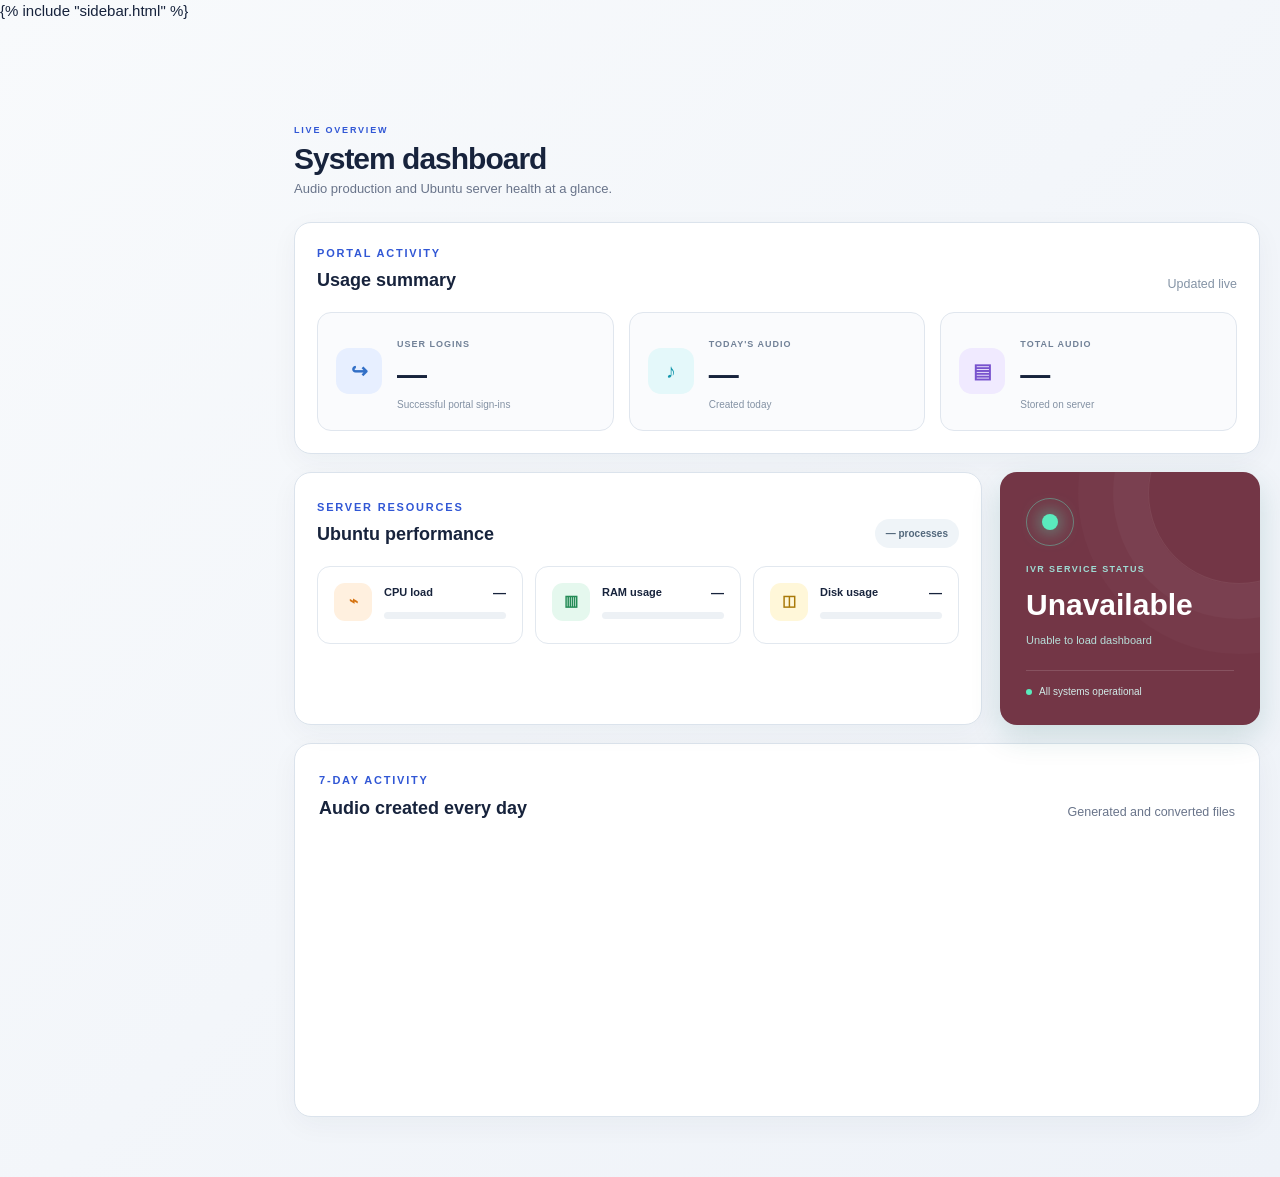
==== commit 5d7c5b6e: "Reduce dashboard header spacing" ====
--- a/templates/dashboard.html
+++ b/templates/dashboard.html
@@ -1 +1 @@
-<!doctype html><html><head><meta charset="utf-8"><meta name="viewport" content="width=device-width"><title>Dashboard · IVR Studio</title><link rel="stylesheet" href="/static/style.css?v=9"></head><body class="with-sidebar">{% include "sidebar.html" %}<main class="shell dashboard-shell"><header><div><span class="eyebrow">LIVE OVERVIEW</span><h1>System dashboard</h1><p>Audio production and Ubuntu server health at a glance.</p></div></header><section class="portal-section"><div class="section-heading"><div><span class="eyebrow">PORTAL ACTIVITY</span><h2>Usage summary</h2></div><small>Updated live</small></div><div class="summary-grid"><article class="summary-card blue"><span class="summary-icon">↪</span><div><small>USER LOGINS</small><strong id="loginValue">—</strong><p>Successful portal sign-ins</p></div></article><article class="summary-card cyan"><span class="summary-icon">♪</span><div><small>TODAY'S AUDIO</small><strong id="todayValue">—</strong><p>Created today</p></div></article><article class="summary-card purple"><span class="summary-icon">▤</span><div><small>TOTAL AUDIO</small><strong id="totalValue">—</strong><p>Stored on server</p></div></article></div></section><section class="health-layout"><article class="card resource-panel"><div class="section-heading"><div><span class="eyebrow">SERVER RESOURCES</span><h2>Ubuntu performance</h2></div><span id="processCount" class="process-badge">— processes</span></div><div class="resource-list"><div class="resource-row"><span class="resource-icon cpu">⌁</span><div><header><b>CPU load</b><strong id="cpuValue">—</strong></header><div class="resource-track"><i id="cpuBar"></i></div><small id="cpuDetail"></small></div></div><div class="resource-row"><span class="resource-icon ram">▥</span><div><header><b>RAM usage</b><strong id="ramValue">—</strong></header><div class="resource-track"><i id="ramBar"></i></div><small id="ramDetail"></small></div></div><div class="resource-row"><span class="resource-icon disk">◫</span><div><header><b>Disk usage</b><strong id="diskValue">—</strong></header><div class="resource-track"><i id="diskBar"></i></div><small id="diskDetail"></small></div></div></div></article><article class="service-panel"><div class="status-orbit"><i></i><span></span></div><small>IVR SERVICE STATUS</small><h2 id="serviceValue">Checking…</h2><p id="serviceDetail">Contacting application service</p><div class="status-line"><i></i><span>All systems operational</span></div></article></section><section class="card chart-card"><div class="chart-title"><div><span class="eyebrow">7-DAY ACTIVITY</span><h2>Audio created every day</h2></div><small>Generated and converted files</small></div><div id="chart" class="daily-chart"></div></section></main><script src="/static/dashboard.js?v=9"></script></body></html>+<!doctype html><html><head><meta charset="utf-8"><meta name="viewport" content="width=device-width"><title>Dashboard · IVR Studio</title><link rel="stylesheet" href="/static/style.css?v=10"></head><body class="with-sidebar">{% include "sidebar.html" %}<main class="shell dashboard-shell"><header><div><span class="eyebrow">LIVE OVERVIEW</span><h1>System dashboard</h1><p>Audio production and Ubuntu server health at a glance.</p></div></header><section class="portal-section"><div class="section-heading"><div><span class="eyebrow">PORTAL ACTIVITY</span><h2>Usage summary</h2></div><small>Updated live</small></div><div class="summary-grid"><article class="summary-card blue"><span class="summary-icon">↪</span><div><small>USER LOGINS</small><strong id="loginValue">—</strong><p>Successful portal sign-ins</p></div></article><article class="summary-card cyan"><span class="summary-icon">♪</span><div><small>TODAY'S AUDIO</small><strong id="todayValue">—</strong><p>Created today</p></div></article><article class="summary-card purple"><span class="summary-icon">▤</span><div><small>TOTAL AUDIO</small><strong id="totalValue">—</strong><p>Stored on server</p></div></article></div></section><section class="health-layout"><article class="card resource-panel"><div class="section-heading"><div><span class="eyebrow">SERVER RESOURCES</span><h2>Ubuntu performance</h2></div><span id="processCount" class="process-badge">— processes</span></div><div class="resource-list"><div class="resource-row"><span class="resource-icon cpu">⌁</span><div><header><b>CPU load</b><strong id="cpuValue">—</strong></header><div class="resource-track"><i id="cpuBar"></i></div><small id="cpuDetail"></small></div></div><div class="resource-row"><span class="resource-icon ram">▥</span><div><header><b>RAM usage</b><strong id="ramValue">—</strong></header><div class="resource-track"><i id="ramBar"></i></div><small id="ramDetail"></small></div></div><div class="resource-row"><span class="resource-icon disk">◫</span><div><header><b>Disk usage</b><strong id="diskValue">—</strong></header><div class="resource-track"><i id="diskBar"></i></div><small id="diskDetail"></small></div></div></div></article><article class="service-panel"><div class="status-orbit"><i></i><span></span></div><small>IVR SERVICE STATUS</small><h2 id="serviceValue">Checking…</h2><p id="serviceDetail">Contacting application service</p><div class="status-line"><i></i><span>All systems operational</span></div></article></section><section class="card chart-card"><div class="chart-title"><div><span class="eyebrow">7-DAY ACTIVITY</span><h2>Audio created every day</h2></div><small>Generated and converted files</small></div><div id="chart" class="daily-chart"></div></section></main><script src="/static/dashboard.js?v=9"></script></body></html>
--- a/static/style.css
+++ b/static/style.css
@@ -12,3 +12,5 @@
 html.page-enter body.with-sidebar{opacity:0;transform:translateY(8px)}html.page-enter.page-ready body.with-sidebar{opacity:1;transform:none;transition:opacity .28s ease,transform .28s ease}html.page-leave body.with-sidebar{opacity:0!important;transform:translateY(-6px)!important;transition:opacity .16s ease,transform .16s ease!important}.sidebar a{position:relative;transition:background .22s ease,color .22s ease,transform .22s ease}.sidebar a:hover{transform:translateX(3px)}.sidebar a.active:after{content:"";position:absolute;right:12px;width:6px;height:6px;background:#62e2f3;border-radius:50%;box-shadow:0 0 12px #62e2f3}.top-profile{transition:transform .2s ease,background .2s ease;padding:7px 10px;border-radius:12px}.top-profile:hover{background:#f1f7fa;transform:translateY(-1px)}.live-status{display:flex;align-items:center;gap:8px;background:#e8fbf4;color:#148060;border:1px solid #c8f0e3;padding:9px 13px;border-radius:30px;font-size:12px;font-weight:800}.live-status i{width:8px;height:8px;border-radius:50%;background:#27c997;box-shadow:0 0 0 5px #27c9971e}.ops-grid{display:grid;grid-template-columns:repeat(4,minmax(0,1fr));gap:15px;margin-bottom:20px}.ops-card{min-height:135px;background:#fff;border:1px solid var(--line);border-radius:15px;padding:18px;display:flex;gap:14px;box-shadow:0 8px 24px #1424420b;transition:transform .2s ease,box-shadow .2s ease}.ops-card:hover{transform:translateY(-3px);box-shadow:0 14px 32px #14244216}.ops-icon{flex:0 0 42px;height:42px;display:grid;place-items:center;border-radius:12px;background:#eaf1ff;color:#3674c9;font-size:18px;font-weight:900}.ops-card small,.ops-card strong,.ops-card p{display:block}.ops-card small{color:#748399;font-size:10px;text-transform:uppercase;letter-spacing:.8px;font-weight:800}.ops-card strong{font-size:27px;margin-top:3px;white-space:nowrap}.ops-card strong em{font-size:10px;font-style:normal;color:#8392a5;margin-left:6px}.ops-card p{font-size:10px;color:#8492a3;margin:4px 0}.ops-card.cyan .ops-icon{background:#e5f8fb;color:#1598af}.ops-card.purple .ops-icon{background:#f0ebff;color:#7758cd}.ops-card.orange .ops-icon{background:#fff0df;color:#d77b16}.ops-card.green .ops-icon{background:#e6f8ee;color:#258b56}.ops-card.yellow .ops-icon{background:#fff7d9;color:#ac7b09}.ops-card.online{border-color:#bdebd8}.ops-card.online .ops-icon{background:#e5f8ee;color:#21a76a}.metric-skeleton{height:135px;border-radius:15px;background:linear-gradient(90deg,#eef2f6 25%,#f8fafc 40%,#eef2f6 60%);background-size:300% 100%;animation:skeleton 1.4s infinite}@keyframes skeleton{to{background-position:-150% 0}}.chart-card{padding:24px}.chart-title{display:flex;justify-content:space-between;align-items:end}.chart-title h2{margin-top:4px}.chart-title small{color:var(--muted)}.daily-chart{height:270px;display:grid;grid-template-columns:repeat(7,1fr);gap:18px;align-items:end;padding:25px 20px 5px}.daily-col{height:220px;display:grid;grid-template-rows:20px 1fr 18px 16px;text-align:center;gap:4px}.bar-value{font-size:11px;font-weight:900;color:#55657a}.bar-track{position:relative;height:160px;background:#f0f3f7;border-radius:10px;overflow:hidden}.bar-track i{position:absolute;inset:auto 0 0;background:linear-gradient(180deg,#4bd0dc,#286bd1);border-radius:10px;transition:height .7s cubic-bezier(.2,.8,.2,1)}.daily-col b{font-size:11px}.daily-col small{font-size:9px;color:#8a98a9}@media(max-width:1150px){.ops-grid{grid-template-columns:repeat(2,1fr)}}@media(max-width:650px){.ops-grid{grid-template-columns:1fr}.daily-chart{gap:6px;padding-left:0;padding-right:0}.chart-card{padding:16px}.ops-card{min-height:110px}.chart-title small{display:none}}
 /* v9 grouped dashboard */
 .dashboard-shell{max-width:1450px}.portal-section,.resource-panel,.chart-card{background:#fff;border:1px solid #dbe3ec;border-radius:17px;box-shadow:0 8px 28px #1424420b}.portal-section{padding:22px;margin-bottom:18px}.section-heading{display:flex;align-items:flex-end;justify-content:space-between;margin-bottom:18px}.section-heading h2{margin-top:3px}.section-heading>small{color:#8493a5}.summary-grid{display:grid;grid-template-columns:repeat(3,1fr);gap:15px}.summary-card{min-height:116px;border:1px solid #e0e6ee;background:#fafbfd;border-radius:14px;padding:18px;display:flex;align-items:center;gap:15px;transition:transform .2s ease,border-color .2s ease,box-shadow .2s ease}.summary-card:hover{transform:translateY(-2px);border-color:#cbd8e8;box-shadow:0 10px 24px #17233c0d}.summary-icon{display:grid;place-items:center;flex:0 0 46px;height:46px;border-radius:13px;background:#e7efff;color:#326fc6;font-size:20px;font-weight:900}.summary-card.cyan .summary-icon{background:#e4f8fa;color:#1598ad}.summary-card.purple .summary-icon{background:#f0eaff;color:#7853ce}.summary-card small{font-size:9px;color:#718197;letter-spacing:1px;font-weight:900}.summary-card strong{display:block;font-size:30px;line-height:1;margin:7px 0}.summary-card p{font-size:10px;color:#8492a4;margin:0}.health-layout{display:grid;grid-template-columns:minmax(0,1.65fr) minmax(260px,.55fr);gap:18px;margin-bottom:18px}.resource-panel{padding:22px}.process-badge{background:#eff4f8;color:#52677b;border-radius:30px;padding:7px 11px;font-size:10px;font-weight:800}.resource-list{display:grid;grid-template-columns:repeat(3,1fr);gap:12px}.resource-row{display:flex;gap:12px;padding:16px;border:1px solid #e2e8ef;border-radius:13px}.resource-row>div{flex:1;min-width:0}.resource-icon{display:grid;place-items:center;flex:0 0 38px;height:38px;border-radius:11px;font-weight:900}.resource-icon.cpu{background:#fff0df;color:#d67412}.resource-icon.ram{background:#e5f8ee;color:#248b56}.resource-icon.disk{background:#fff7d9;color:#a97908}.resource-row header{display:flex;justify-content:space-between;align-items:center;margin:0 0 10px}.resource-row header b{font-size:11px}.resource-row header strong{font-size:13px}.resource-track{height:7px;border-radius:10px;background:#edf1f5;overflow:hidden}.resource-track i{display:block;height:100%;width:0;border-radius:10px;background:linear-gradient(90deg,#35bfcf,#3477d4);transition:width .8s cubic-bezier(.2,.8,.2,1)}.resource-row small{display:block;color:#8996a6;font-size:9px;margin-top:8px}.service-panel{position:relative;overflow:hidden;min-height:230px;border-radius:17px;padding:26px;background:linear-gradient(145deg,#0d665b,#0a4a52);color:#fff;display:flex;flex-direction:column;justify-content:center;box-shadow:0 12px 30px #0d5e5529}.service-panel:after{content:"";position:absolute;width:180px;height:180px;border:1px solid #ffffff14;border-radius:50%;right:-70px;top:-70px;box-shadow:0 0 0 35px #ffffff08,0 0 0 70px #ffffff05}.status-orbit{position:relative;width:48px;height:48px;margin-bottom:17px}.status-orbit span{position:absolute;inset:0;border:1px solid #62edc766;border-radius:50%;animation:statusPulse 1.8s ease-out infinite}.status-orbit i{position:absolute;width:16px;height:16px;left:16px;top:16px;background:#5aebbd;border-radius:50%;box-shadow:0 0 20px #5aebbd}@keyframes statusPulse{to{transform:scale(1.5);opacity:0}}.service-panel>small{font-size:9px;letter-spacing:1.4px;color:#9edbd3;font-weight:900}.service-panel h2{font-size:30px;margin:5px 0}.service-panel p{font-size:11px;color:#b7ded9;margin:0}.status-line{margin-top:22px;border-top:1px solid #ffffff24;padding-top:13px;font-size:10px;color:#d1ebe8}.status-line i{display:inline-block;width:6px;height:6px;background:#5aebbd;border-radius:50%;margin-right:7px}.service-panel.offline{background:#733646}.chart-card{margin-top:0}@media(max-width:1200px){.resource-list{grid-template-columns:1fr}.health-layout{grid-template-columns:1.5fr .7fr}}@media(max-width:850px){.summary-grid,.health-layout{grid-template-columns:1fr}.service-panel{min-height:190px}.portal-section,.resource-panel{padding:17px}}@media(max-width:560px){.summary-grid{grid-template-columns:1fr}.summary-card{min-height:95px}.section-heading>small{display:none}}
+/* v10 compact dashboard header spacing */
+.with-sidebar .dashboard-shell{padding-top:94px}.dashboard-shell>header:not(.app-topbar){margin-bottom:14px;align-items:flex-end}.dashboard-shell>header h1{font-size:30px;line-height:1.05;letter-spacing:-1px;margin:4px 0}.dashboard-shell>header p{font-size:13px;margin:3px 0 0}.dashboard-shell>header .eyebrow{font-size:9px}.dashboard-shell .portal-section{padding-top:18px}@media(max-width:900px){.with-sidebar .dashboard-shell{padding-top:18px}.dashboard-shell>header:not(.app-topbar){margin-bottom:12px}}@media(max-height:750px) and (min-width:901px){.with-sidebar .dashboard-shell{padding-top:88px}.dashboard-shell>header h1{font-size:27px}.dashboard-shell>header p{display:none}}
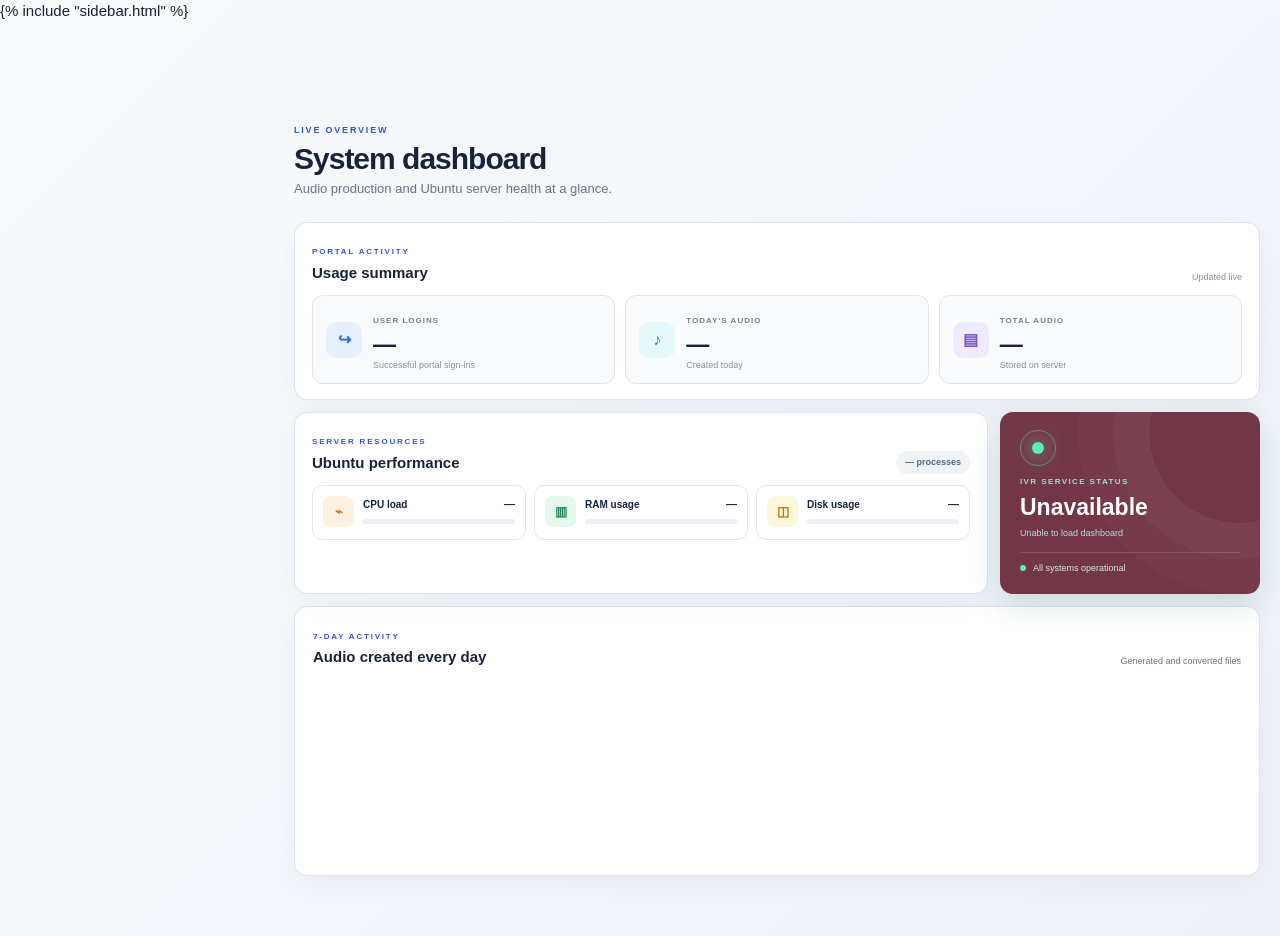
==== commit 70dbcfef: "Compact dashboard cards and chart" ====
--- a/templates/dashboard.html
+++ b/templates/dashboard.html
@@ -1 +1 @@
-<!doctype html><html><head><meta charset="utf-8"><meta name="viewport" content="width=device-width"><title>Dashboard · IVR Studio</title><link rel="stylesheet" href="/static/style.css?v=10"></head><body class="with-sidebar">{% include "sidebar.html" %}<main class="shell dashboard-shell"><header><div><span class="eyebrow">LIVE OVERVIEW</span><h1>System dashboard</h1><p>Audio production and Ubuntu server health at a glance.</p></div></header><section class="portal-section"><div class="section-heading"><div><span class="eyebrow">PORTAL ACTIVITY</span><h2>Usage summary</h2></div><small>Updated live</small></div><div class="summary-grid"><article class="summary-card blue"><span class="summary-icon">↪</span><div><small>USER LOGINS</small><strong id="loginValue">—</strong><p>Successful portal sign-ins</p></div></article><article class="summary-card cyan"><span class="summary-icon">♪</span><div><small>TODAY'S AUDIO</small><strong id="todayValue">—</strong><p>Created today</p></div></article><article class="summary-card purple"><span class="summary-icon">▤</span><div><small>TOTAL AUDIO</small><strong id="totalValue">—</strong><p>Stored on server</p></div></article></div></section><section class="health-layout"><article class="card resource-panel"><div class="section-heading"><div><span class="eyebrow">SERVER RESOURCES</span><h2>Ubuntu performance</h2></div><span id="processCount" class="process-badge">— processes</span></div><div class="resource-list"><div class="resource-row"><span class="resource-icon cpu">⌁</span><div><header><b>CPU load</b><strong id="cpuValue">—</strong></header><div class="resource-track"><i id="cpuBar"></i></div><small id="cpuDetail"></small></div></div><div class="resource-row"><span class="resource-icon ram">▥</span><div><header><b>RAM usage</b><strong id="ramValue">—</strong></header><div class="resource-track"><i id="ramBar"></i></div><small id="ramDetail"></small></div></div><div class="resource-row"><span class="resource-icon disk">◫</span><div><header><b>Disk usage</b><strong id="diskValue">—</strong></header><div class="resource-track"><i id="diskBar"></i></div><small id="diskDetail"></small></div></div></div></article><article class="service-panel"><div class="status-orbit"><i></i><span></span></div><small>IVR SERVICE STATUS</small><h2 id="serviceValue">Checking…</h2><p id="serviceDetail">Contacting application service</p><div class="status-line"><i></i><span>All systems operational</span></div></article></section><section class="card chart-card"><div class="chart-title"><div><span class="eyebrow">7-DAY ACTIVITY</span><h2>Audio created every day</h2></div><small>Generated and converted files</small></div><div id="chart" class="daily-chart"></div></section></main><script src="/static/dashboard.js?v=9"></script></body></html>+<!doctype html><html><head><meta charset="utf-8"><meta name="viewport" content="width=device-width"><title>Dashboard · IVR Studio</title><link rel="stylesheet" href="/static/style.css?v=11"></head><body class="with-sidebar">{% include "sidebar.html" %}<main class="shell dashboard-shell"><header><div><span class="eyebrow">LIVE OVERVIEW</span><h1>System dashboard</h1><p>Audio production and Ubuntu server health at a glance.</p></div></header><section class="portal-section"><div class="section-heading"><div><span class="eyebrow">PORTAL ACTIVITY</span><h2>Usage summary</h2></div><small>Updated live</small></div><div class="summary-grid"><article class="summary-card blue"><span class="summary-icon">↪</span><div><small>USER LOGINS</small><strong id="loginValue">—</strong><p>Successful portal sign-ins</p></div></article><article class="summary-card cyan"><span class="summary-icon">♪</span><div><small>TODAY'S AUDIO</small><strong id="todayValue">—</strong><p>Created today</p></div></article><article class="summary-card purple"><span class="summary-icon">▤</span><div><small>TOTAL AUDIO</small><strong id="totalValue">—</strong><p>Stored on server</p></div></article></div></section><section class="health-layout"><article class="card resource-panel"><div class="section-heading"><div><span class="eyebrow">SERVER RESOURCES</span><h2>Ubuntu performance</h2></div><span id="processCount" class="process-badge">— processes</span></div><div class="resource-list"><div class="resource-row"><span class="resource-icon cpu">⌁</span><div><header><b>CPU load</b><strong id="cpuValue">—</strong></header><div class="resource-track"><i id="cpuBar"></i></div><small id="cpuDetail"></small></div></div><div class="resource-row"><span class="resource-icon ram">▥</span><div><header><b>RAM usage</b><strong id="ramValue">—</strong></header><div class="resource-track"><i id="ramBar"></i></div><small id="ramDetail"></small></div></div><div class="resource-row"><span class="resource-icon disk">◫</span><div><header><b>Disk usage</b><strong id="diskValue">—</strong></header><div class="resource-track"><i id="diskBar"></i></div><small id="diskDetail"></small></div></div></div></article><article class="service-panel"><div class="status-orbit"><i></i><span></span></div><small>IVR SERVICE STATUS</small><h2 id="serviceValue">Checking…</h2><p id="serviceDetail">Contacting application service</p><div class="status-line"><i></i><span>All systems operational</span></div></article></section><section class="card chart-card"><div class="chart-title"><div><span class="eyebrow">7-DAY ACTIVITY</span><h2>Audio created every day</h2></div><small>Generated and converted files</small></div><div id="chart" class="daily-chart"></div></section></main><script src="/static/dashboard.js?v=9"></script></body></html>
--- a/static/style.css
+++ b/static/style.css
@@ -14,3 +14,5 @@
 .dashboard-shell{max-width:1450px}.portal-section,.resource-panel,.chart-card{background:#fff;border:1px solid #dbe3ec;border-radius:17px;box-shadow:0 8px 28px #1424420b}.portal-section{padding:22px;margin-bottom:18px}.section-heading{display:flex;align-items:flex-end;justify-content:space-between;margin-bottom:18px}.section-heading h2{margin-top:3px}.section-heading>small{color:#8493a5}.summary-grid{display:grid;grid-template-columns:repeat(3,1fr);gap:15px}.summary-card{min-height:116px;border:1px solid #e0e6ee;background:#fafbfd;border-radius:14px;padding:18px;display:flex;align-items:center;gap:15px;transition:transform .2s ease,border-color .2s ease,box-shadow .2s ease}.summary-card:hover{transform:translateY(-2px);border-color:#cbd8e8;box-shadow:0 10px 24px #17233c0d}.summary-icon{display:grid;place-items:center;flex:0 0 46px;height:46px;border-radius:13px;background:#e7efff;color:#326fc6;font-size:20px;font-weight:900}.summary-card.cyan .summary-icon{background:#e4f8fa;color:#1598ad}.summary-card.purple .summary-icon{background:#f0eaff;color:#7853ce}.summary-card small{font-size:9px;color:#718197;letter-spacing:1px;font-weight:900}.summary-card strong{display:block;font-size:30px;line-height:1;margin:7px 0}.summary-card p{font-size:10px;color:#8492a4;margin:0}.health-layout{display:grid;grid-template-columns:minmax(0,1.65fr) minmax(260px,.55fr);gap:18px;margin-bottom:18px}.resource-panel{padding:22px}.process-badge{background:#eff4f8;color:#52677b;border-radius:30px;padding:7px 11px;font-size:10px;font-weight:800}.resource-list{display:grid;grid-template-columns:repeat(3,1fr);gap:12px}.resource-row{display:flex;gap:12px;padding:16px;border:1px solid #e2e8ef;border-radius:13px}.resource-row>div{flex:1;min-width:0}.resource-icon{display:grid;place-items:center;flex:0 0 38px;height:38px;border-radius:11px;font-weight:900}.resource-icon.cpu{background:#fff0df;color:#d67412}.resource-icon.ram{background:#e5f8ee;color:#248b56}.resource-icon.disk{background:#fff7d9;color:#a97908}.resource-row header{display:flex;justify-content:space-between;align-items:center;margin:0 0 10px}.resource-row header b{font-size:11px}.resource-row header strong{font-size:13px}.resource-track{height:7px;border-radius:10px;background:#edf1f5;overflow:hidden}.resource-track i{display:block;height:100%;width:0;border-radius:10px;background:linear-gradient(90deg,#35bfcf,#3477d4);transition:width .8s cubic-bezier(.2,.8,.2,1)}.resource-row small{display:block;color:#8996a6;font-size:9px;margin-top:8px}.service-panel{position:relative;overflow:hidden;min-height:230px;border-radius:17px;padding:26px;background:linear-gradient(145deg,#0d665b,#0a4a52);color:#fff;display:flex;flex-direction:column;justify-content:center;box-shadow:0 12px 30px #0d5e5529}.service-panel:after{content:"";position:absolute;width:180px;height:180px;border:1px solid #ffffff14;border-radius:50%;right:-70px;top:-70px;box-shadow:0 0 0 35px #ffffff08,0 0 0 70px #ffffff05}.status-orbit{position:relative;width:48px;height:48px;margin-bottom:17px}.status-orbit span{position:absolute;inset:0;border:1px solid #62edc766;border-radius:50%;animation:statusPulse 1.8s ease-out infinite}.status-orbit i{position:absolute;width:16px;height:16px;left:16px;top:16px;background:#5aebbd;border-radius:50%;box-shadow:0 0 20px #5aebbd}@keyframes statusPulse{to{transform:scale(1.5);opacity:0}}.service-panel>small{font-size:9px;letter-spacing:1.4px;color:#9edbd3;font-weight:900}.service-panel h2{font-size:30px;margin:5px 0}.service-panel p{font-size:11px;color:#b7ded9;margin:0}.status-line{margin-top:22px;border-top:1px solid #ffffff24;padding-top:13px;font-size:10px;color:#d1ebe8}.status-line i{display:inline-block;width:6px;height:6px;background:#5aebbd;border-radius:50%;margin-right:7px}.service-panel.offline{background:#733646}.chart-card{margin-top:0}@media(max-width:1200px){.resource-list{grid-template-columns:1fr}.health-layout{grid-template-columns:1.5fr .7fr}}@media(max-width:850px){.summary-grid,.health-layout{grid-template-columns:1fr}.service-panel{min-height:190px}.portal-section,.resource-panel{padding:17px}}@media(max-width:560px){.summary-grid{grid-template-columns:1fr}.summary-card{min-height:95px}.section-heading>small{display:none}}
 /* v10 compact dashboard header spacing */
 .with-sidebar .dashboard-shell{padding-top:94px}.dashboard-shell>header:not(.app-topbar){margin-bottom:14px;align-items:flex-end}.dashboard-shell>header h1{font-size:30px;line-height:1.05;letter-spacing:-1px;margin:4px 0}.dashboard-shell>header p{font-size:13px;margin:3px 0 0}.dashboard-shell>header .eyebrow{font-size:9px}.dashboard-shell .portal-section{padding-top:18px}@media(max-width:900px){.with-sidebar .dashboard-shell{padding-top:18px}.dashboard-shell>header:not(.app-topbar){margin-bottom:12px}}@media(max-height:750px) and (min-width:901px){.with-sidebar .dashboard-shell{padding-top:88px}.dashboard-shell>header h1{font-size:27px}.dashboard-shell>header p{display:none}}
+/* v11 compact dashboard cards */
+.dashboard-shell .portal-section{padding:15px 17px;margin-bottom:12px;border-radius:13px}.dashboard-shell .section-heading{margin-bottom:11px}.dashboard-shell .section-heading h2,.dashboard-shell .chart-title h2{font-size:15px;margin-top:1px}.dashboard-shell .section-heading .eyebrow,.dashboard-shell .chart-title .eyebrow{font-size:8px}.dashboard-shell .section-heading>small,.dashboard-shell .chart-title>small{font-size:9px}.summary-grid{gap:10px}.summary-card{min-height:78px;padding:11px 13px;gap:11px;border-radius:11px}.summary-icon{flex-basis:36px;height:36px;border-radius:10px;font-size:16px}.summary-card small{font-size:8px}.summary-card strong{font-size:23px;margin:3px 0}.summary-card p{font-size:9px}.health-layout{gap:12px;margin-bottom:12px}.resource-panel{padding:15px 17px;border-radius:13px}.process-badge{padding:5px 9px;font-size:9px}.resource-list{gap:8px}.resource-row{padding:10px;gap:9px;border-radius:10px}.resource-icon{flex-basis:31px;height:31px;border-radius:8px;font-size:13px}.resource-row header{margin-bottom:6px}.resource-row header b{font-size:10px}.resource-row header strong{font-size:11px}.resource-track{height:5px}.resource-row small{font-size:8px;margin-top:5px}.service-panel{min-height:164px;padding:18px 20px;border-radius:13px}.status-orbit{width:36px;height:36px;margin-bottom:10px}.status-orbit i{width:12px;height:12px;left:12px;top:12px}.service-panel>small{font-size:8px}.service-panel h2{font-size:23px;margin:2px 0}.service-panel p{font-size:9px}.status-line{margin-top:12px;padding-top:9px;font-size:9px}.chart-card{padding:16px 18px;border-radius:13px}.daily-chart{height:190px;padding:13px 14px 0;gap:12px}.daily-col{height:155px;grid-template-rows:16px 1fr 15px 13px}.bar-track{height:105px;border-radius:7px}.bar-value,.daily-col b{font-size:9px}.daily-col small{font-size:8px}@media(max-width:1200px){.service-panel{min-height:150px}}@media(max-width:850px){.summary-card{min-height:72px}.service-panel{min-height:145px}.daily-chart{height:175px}.daily-col{height:145px}}
